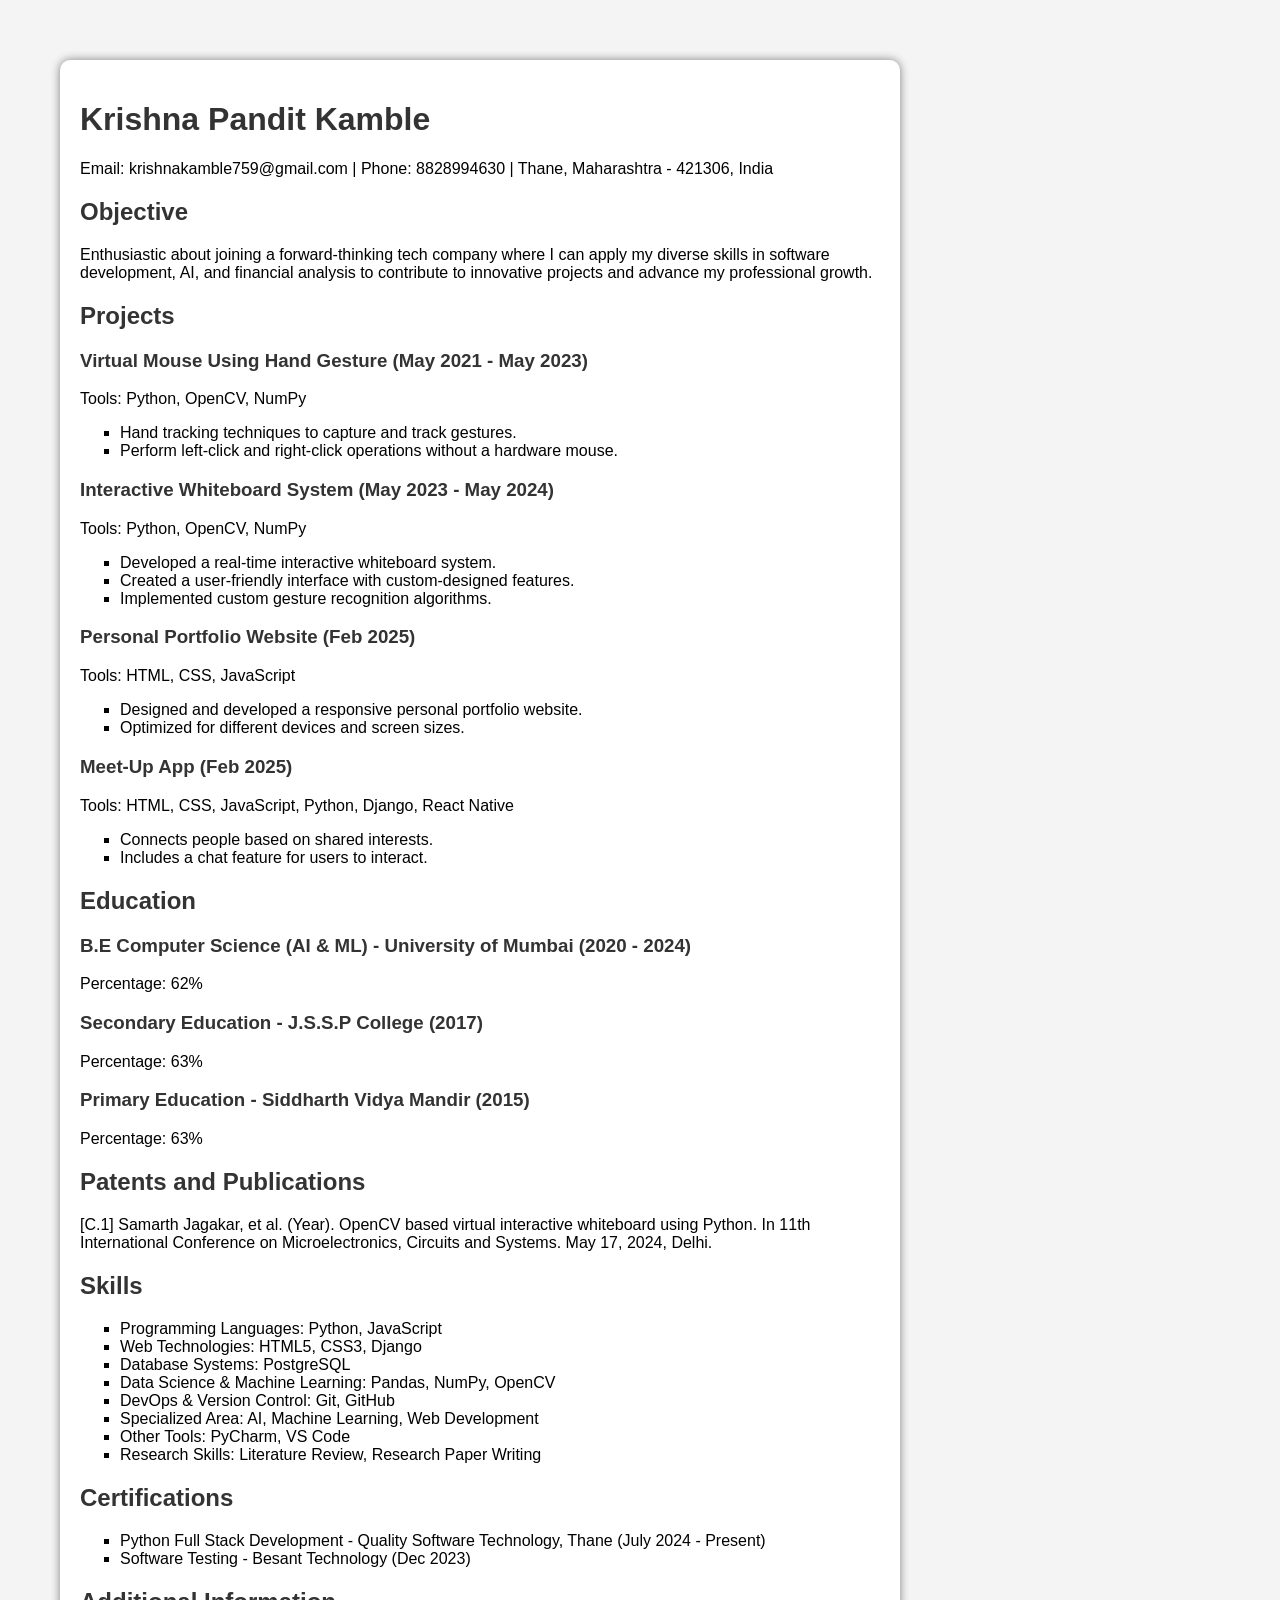
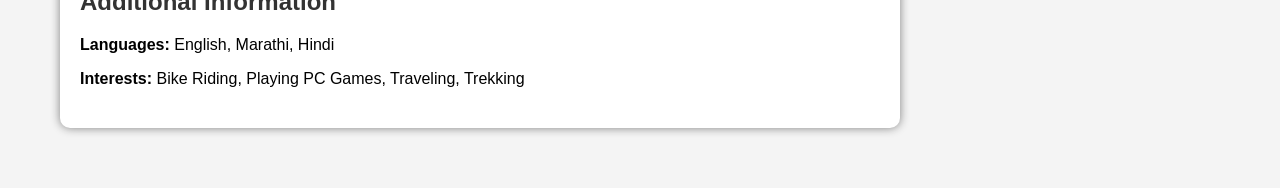
==== index.html @ 32815a0e "Add files via upload" ====
<!DOCTYPE html>
<html lang="en">
<head>
    <meta charset="UTF-8">
    <meta name="viewport" content="width=device-width, initial-scale=1.0">
    <title>Krishna Kamble - Resume</title>
    <style>
        body {
            font-family: Arial, sans-serif;
            margin: 40px;
            padding: 20px;
            background-color: #f4f4f4;
        }
        .container {
            max-width: 800px;
            background: white;
            padding: 20px;
            border-radius: 10px;
            box-shadow: 0px 0px 10px gray;
        }
        h1, h2, h3 {
            color: #333;
        }
        .section {
            margin-bottom: 20px;
        }
        ul {
            list-style-type: square;
        }
    </style>
</head>
<body>
    <div class="container">
        <h1>Krishna Pandit Kamble</h1>
        <p>Email: krishnakamble759@gmail.com | Phone: 8828994630 | Thane, Maharashtra - 421306, India</p>
        
        <div class="section">
            <h2>Objective</h2>
            <p>Enthusiastic about joining a forward-thinking tech company where I can apply my diverse skills in software development, AI, and financial analysis to contribute to innovative projects and advance my professional growth.</p>
        </div>
        
        <div class="section">
            <h2>Projects</h2>
            <h3>Virtual Mouse Using Hand Gesture (May 2021 - May 2023)</h3>
            <p>Tools: Python, OpenCV, NumPy</p>
            <ul>
                <li>Hand tracking techniques to capture and track gestures.</li>
                <li>Perform left-click and right-click operations without a hardware mouse.</li>
            </ul>
            
            <h3>Interactive Whiteboard System (May 2023 - May 2024)</h3>
            <p>Tools: Python, OpenCV, NumPy</p>
            <ul>
                <li>Developed a real-time interactive whiteboard system.</li>
                <li>Created a user-friendly interface with custom-designed features.</li>
                <li>Implemented custom gesture recognition algorithms.</li>
            </ul>
            
            <h3>Personal Portfolio Website (Feb 2025)</h3>
            <p>Tools: HTML, CSS, JavaScript</p>
            <ul>
                <li>Designed and developed a responsive personal portfolio website.</li>
                <li>Optimized for different devices and screen sizes.</li>
            </ul>
            
            <h3>Meet-Up App (Feb 2025)</h3>
            <p>Tools: HTML, CSS, JavaScript, Python, Django, React Native</p>
            <ul>
                <li>Connects people based on shared interests.</li>
                <li>Includes a chat feature for users to interact.</li>
            </ul>
        </div>
        
        <div class="section">
            <h2>Education</h2>
            <h3>B.E Computer Science (AI & ML) - University of Mumbai (2020 - 2024)</h3>
            <p>Percentage: 62%</p>
            
            <h3>Secondary Education - J.S.S.P College (2017)</h3>
            <p>Percentage: 63%</p>
            
            <h3>Primary Education - Siddharth Vidya Mandir (2015)</h3>
            <p>Percentage: 63%</p>
        </div>
        
        <div class="section">
            <h2>Patents and Publications</h2>
            <p>[C.1] Samarth Jagakar, et al. (Year). OpenCV based virtual interactive whiteboard using Python. In 11th International Conference on Microelectronics, Circuits and Systems. May 17, 2024, Delhi.</p>
        </div>
        
        <div class="section">
            <h2>Skills</h2>
            <ul>
                <li>Programming Languages: Python, JavaScript</li>
                <li>Web Technologies: HTML5, CSS3, Django</li>
                <li>Database Systems: PostgreSQL</li>
                <li>Data Science & Machine Learning: Pandas, NumPy, OpenCV</li>
                <li>DevOps & Version Control: Git, GitHub</li>
                <li>Specialized Area: AI, Machine Learning, Web Development</li>
                <li>Other Tools: PyCharm, VS Code</li>
                <li>Research Skills: Literature Review, Research Paper Writing</li>
            </ul>
        </div>
        
        <div class="section">
            <h2>Certifications</h2>
            <ul>
                <li>Python Full Stack Development - Quality Software Technology, Thane (July 2024 - Present)</li>
                <li>Software Testing - Besant Technology (Dec 2023)</li>
            </ul>
        </div>
        
        <div class="section">
            <h2>Additional Information</h2>
            <p><strong>Languages:</strong> English, Marathi, Hindi</p>
            <p><strong>Interests:</strong> Bike Riding, Playing PC Games, Traveling, Trekking</p>
        </div>
    </div>
</body>
</html>
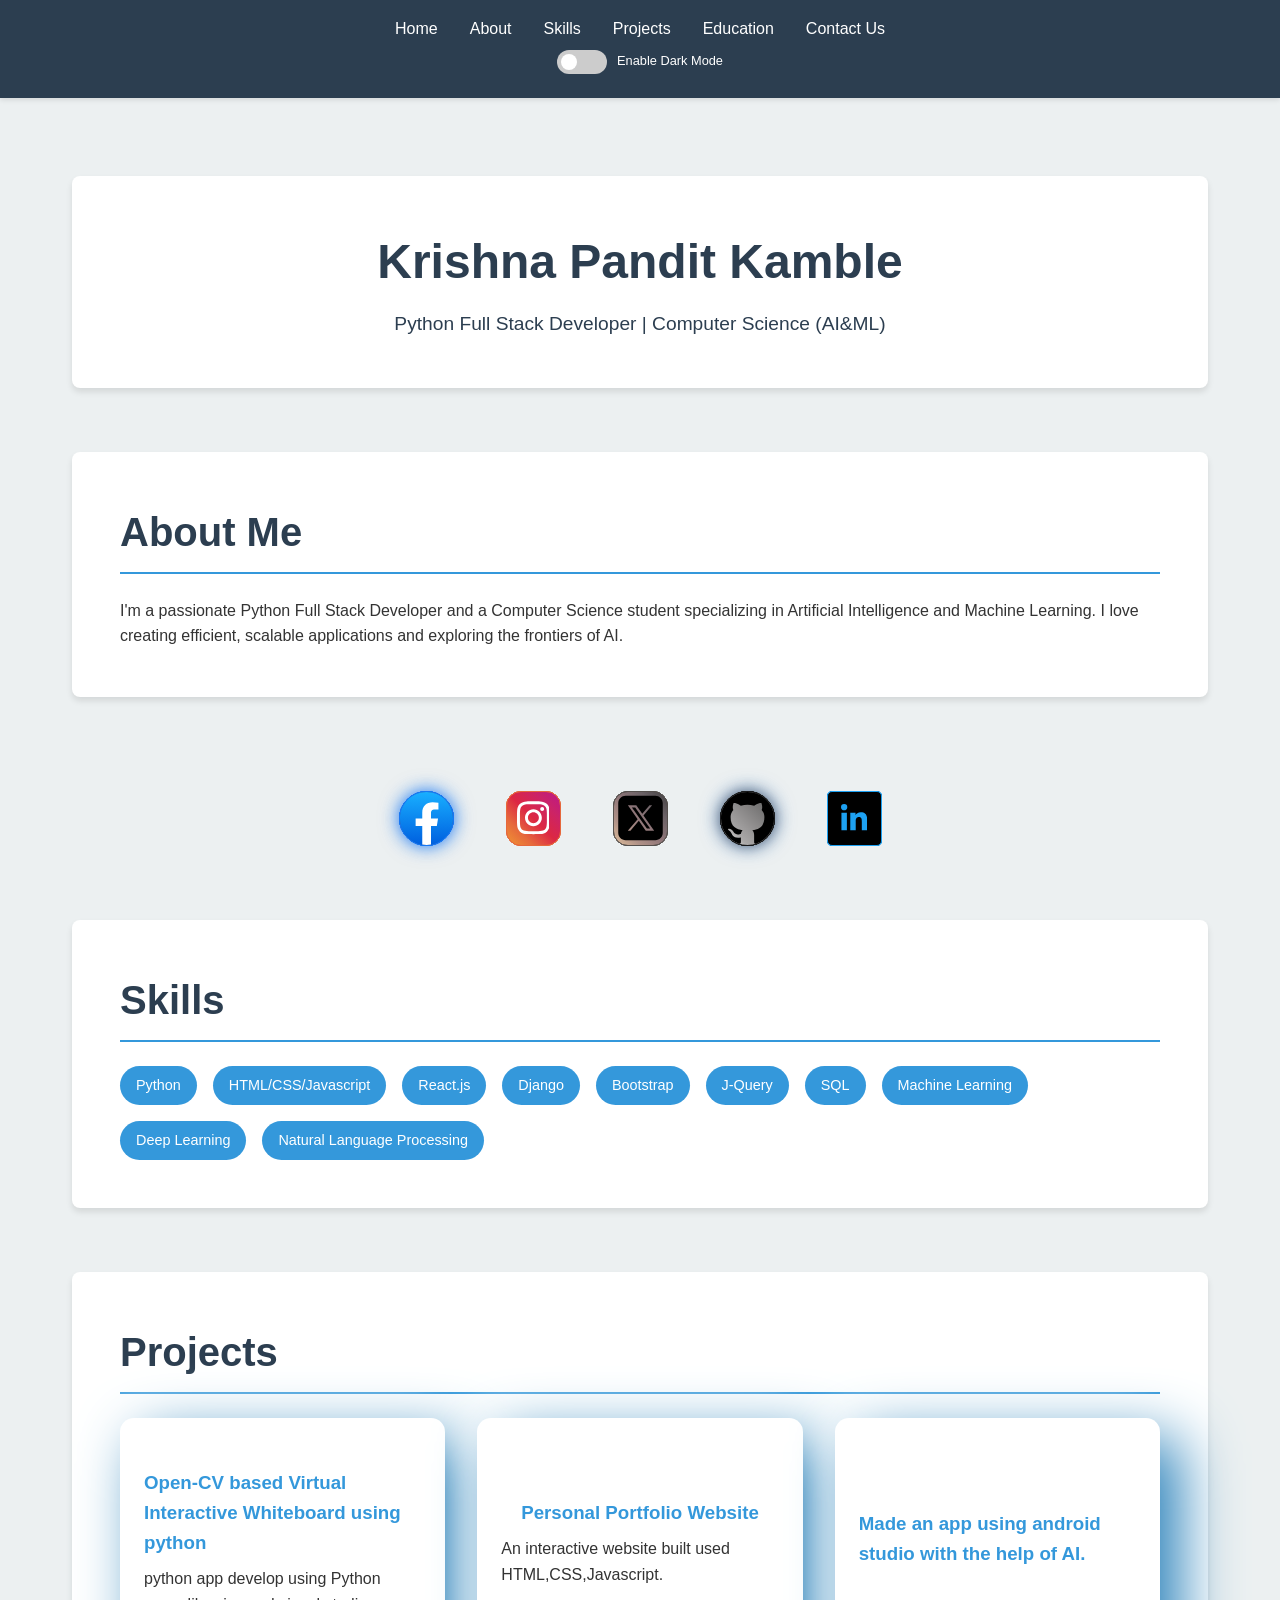
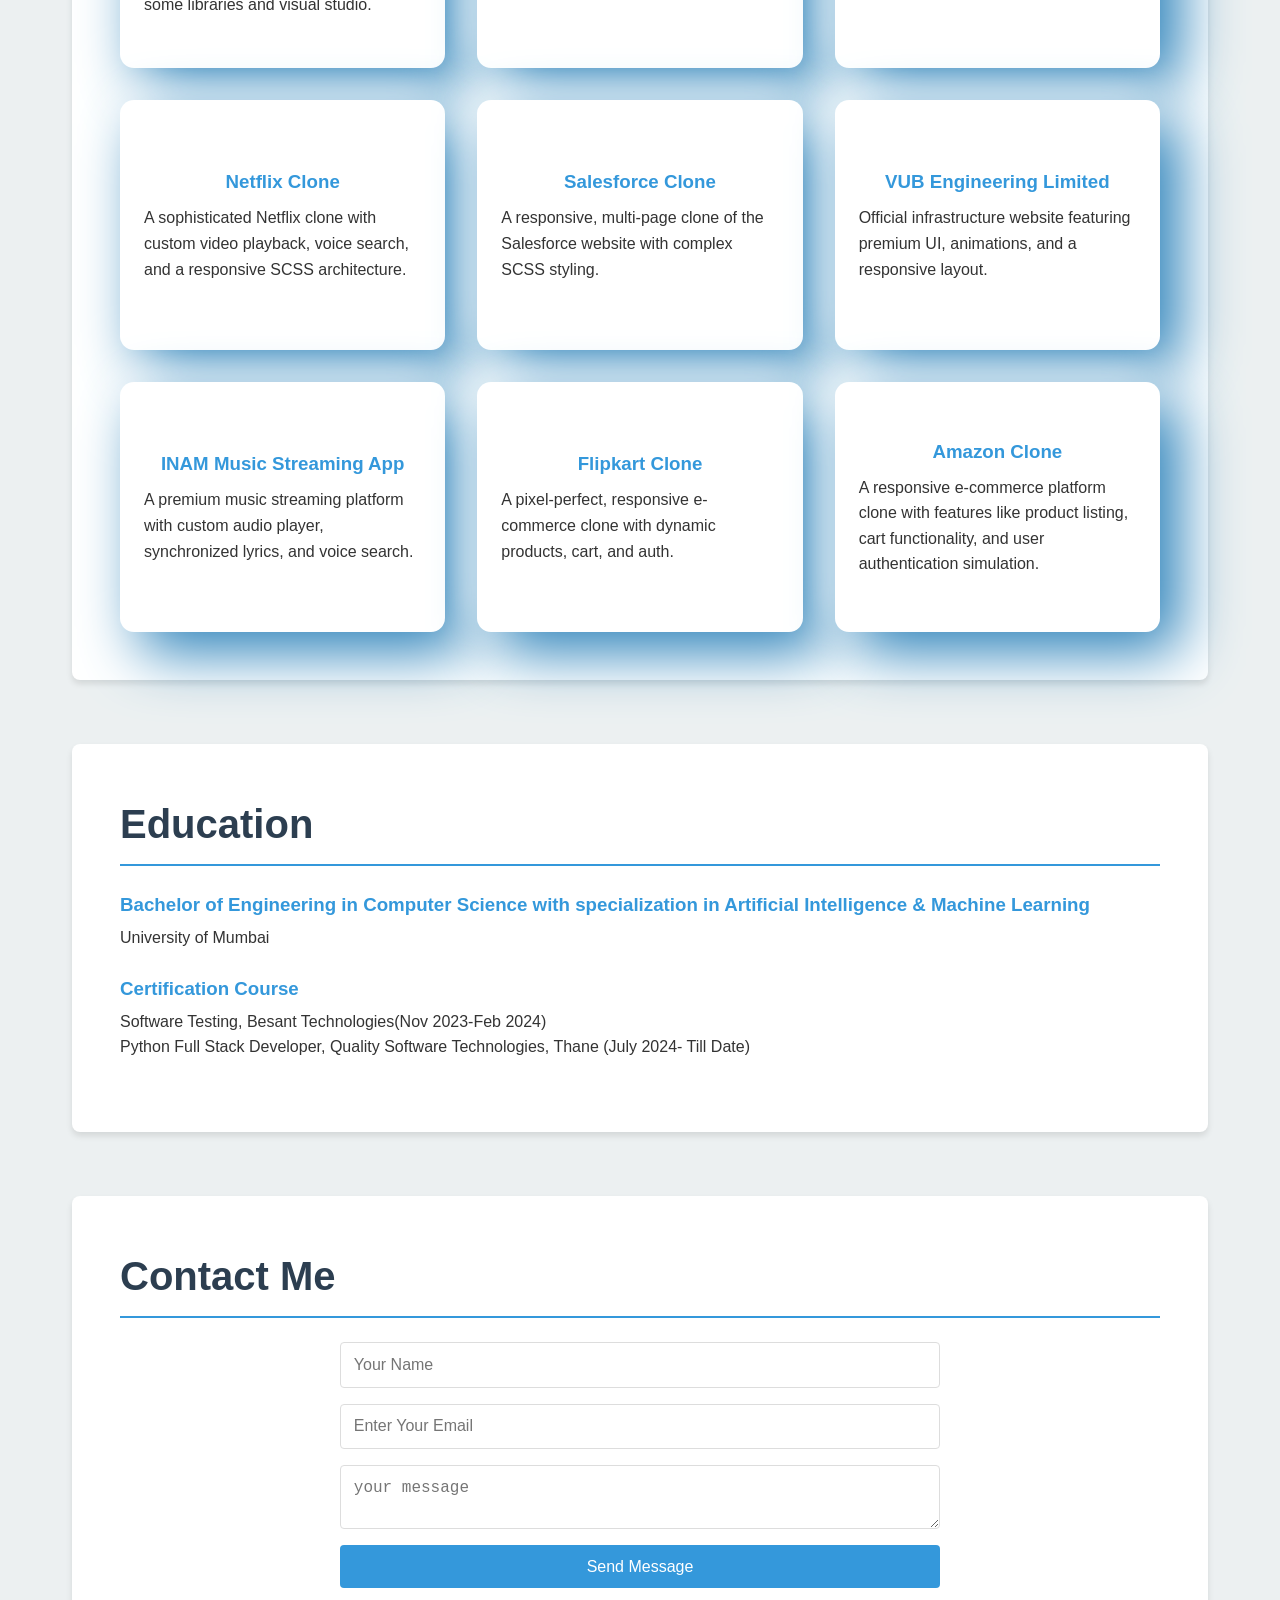
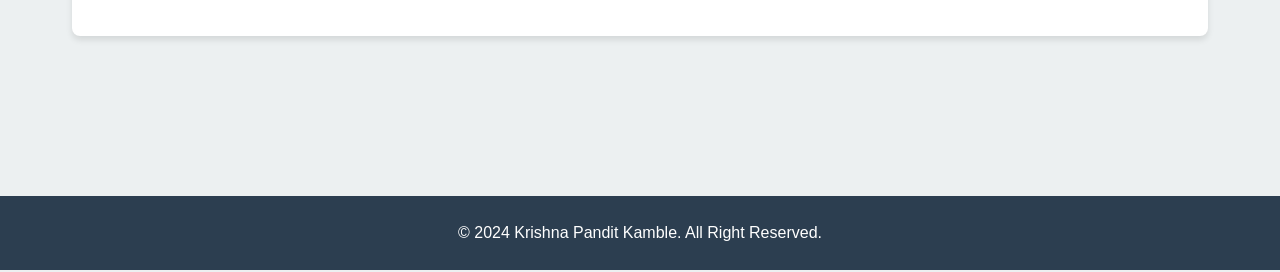
==== commit 23266ee4: "Updated portfolio with Amazon Clone project and responsiveness fixes" ====
--- a/index.html
+++ b/index.html
@@ -1,120 +1,335 @@
-<!DOCTYPE html>
-<html lang="en">
-<head>
-    <meta charset="UTF-8">
-    <meta name="viewport" content="width=device-width, initial-scale=1.0">
-    <title>Krishna Kamble - Resume</title>
-    <style>
-        body {
-            font-family: Arial, sans-serif;
-            margin: 40px;
-            padding: 20px;
-            background-color: #f4f4f4;
-        }
-        .container {
-            max-width: 800px;
-            background: white;
-            padding: 20px;
-            border-radius: 10px;
-            box-shadow: 0px 0px 10px gray;
-        }
-        h1, h2, h3 {
-            color: #333;
-        }
-        .section {
-            margin-bottom: 20px;
-        }
-        ul {
-            list-style-type: square;
-        }
-    </style>
-</head>
-<body>
-    <div class="container">
-        <h1>Krishna Pandit Kamble</h1>
-        <p>Email: krishnakamble759@gmail.com | Phone: 8828994630 | Thane, Maharashtra - 421306, India</p>
-        
-        <div class="section">
-            <h2>Objective</h2>
-            <p>Enthusiastic about joining a forward-thinking tech company where I can apply my diverse skills in software development, AI, and financial analysis to contribute to innovative projects and advance my professional growth.</p>
-        </div>
-        
-        <div class="section">
-            <h2>Projects</h2>
-            <h3>Virtual Mouse Using Hand Gesture (May 2021 - May 2023)</h3>
-            <p>Tools: Python, OpenCV, NumPy</p>
-            <ul>
-                <li>Hand tracking techniques to capture and track gestures.</li>
-                <li>Perform left-click and right-click operations without a hardware mouse.</li>
-            </ul>
-            
-            <h3>Interactive Whiteboard System (May 2023 - May 2024)</h3>
-            <p>Tools: Python, OpenCV, NumPy</p>
-            <ul>
-                <li>Developed a real-time interactive whiteboard system.</li>
-                <li>Created a user-friendly interface with custom-designed features.</li>
-                <li>Implemented custom gesture recognition algorithms.</li>
-            </ul>
-            
-            <h3>Personal Portfolio Website (Feb 2025)</h3>
-            <p>Tools: HTML, CSS, JavaScript</p>
-            <ul>
-                <li>Designed and developed a responsive personal portfolio website.</li>
-                <li>Optimized for different devices and screen sizes.</li>
-            </ul>
-            
-            <h3>Meet-Up App (Feb 2025)</h3>
-            <p>Tools: HTML, CSS, JavaScript, Python, Django, React Native</p>
-            <ul>
-                <li>Connects people based on shared interests.</li>
-                <li>Includes a chat feature for users to interact.</li>
-            </ul>
-        </div>
-        
-        <div class="section">
-            <h2>Education</h2>
-            <h3>B.E Computer Science (AI & ML) - University of Mumbai (2020 - 2024)</h3>
-            <p>Percentage: 62%</p>
-            
-            <h3>Secondary Education - J.S.S.P College (2017)</h3>
-            <p>Percentage: 63%</p>
-            
-            <h3>Primary Education - Siddharth Vidya Mandir (2015)</h3>
-            <p>Percentage: 63%</p>
-        </div>
-        
-        <div class="section">
-            <h2>Patents and Publications</h2>
-            <p>[C.1] Samarth Jagakar, et al. (Year). OpenCV based virtual interactive whiteboard using Python. In 11th International Conference on Microelectronics, Circuits and Systems. May 17, 2024, Delhi.</p>
-        </div>
-        
-        <div class="section">
-            <h2>Skills</h2>
-            <ul>
-                <li>Programming Languages: Python, JavaScript</li>
-                <li>Web Technologies: HTML5, CSS3, Django</li>
-                <li>Database Systems: PostgreSQL</li>
-                <li>Data Science & Machine Learning: Pandas, NumPy, OpenCV</li>
-                <li>DevOps & Version Control: Git, GitHub</li>
-                <li>Specialized Area: AI, Machine Learning, Web Development</li>
-                <li>Other Tools: PyCharm, VS Code</li>
-                <li>Research Skills: Literature Review, Research Paper Writing</li>
-            </ul>
-        </div>
-        
-        <div class="section">
-            <h2>Certifications</h2>
-            <ul>
-                <li>Python Full Stack Development - Quality Software Technology, Thane (July 2024 - Present)</li>
-                <li>Software Testing - Besant Technology (Dec 2023)</li>
-            </ul>
-        </div>
-        
-        <div class="section">
-            <h2>Additional Information</h2>
-            <p><strong>Languages:</strong> English, Marathi, Hindi</p>
-            <p><strong>Interests:</strong> Bike Riding, Playing PC Games, Traveling, Trekking</p>
-        </div>
-    </div>
-</body>
-</html>
+<!DOCTYPE html>
+<html lang="en">
+
+<head>
+    <meta charset="UTF-8">
+    <meta name="viewport" content="width=device-width, initial-scale=1.0">
+    <title>Krishna Pandit Kamble - Python Full Stack Developer & AIML student</title>
+    <link rel="stylesheet" href="script.css">
+    <link rel="stylesheet" href="https://fonts.googleapis.com/css2?family=Roboto:wght@400;500;700&display=swap">
+    <script src="style.js"></script>
+
+
+</head>
+
+<body>
+    <header>
+        <nav>
+            <ul>
+                <li><a href="#home">Home</a></li>
+                <li><a href="#about">About</a></li>
+                <li><a href="#skills">Skills</a></li>
+                <li><a href="#projects">Projects</a></li>
+                <li><a href="#education">Education</a></li>
+                <li><a href="#contact">Contact Us</a></li>
+
+            </ul>
+        </nav>
+        <div class="theme-switch-wrapper">
+            <label class="theme-switch" for="checkbox">
+                <input type="checkbox" id="checkbox" />
+                <div class="slider round"></div>
+            </label>
+            <em>Enable Dark Mode</em>
+        </div>
+    </header>
+    <main>
+        <section id="home">
+            <h1>Krishna Pandit Kamble</h1>
+            <p>Python Full Stack Developer | Computer Science (AI&ML)</p>
+        </section>
+        <section id="about">
+            <h2>About Me</h2>
+            <p>I'm a passionate Python Full Stack Developer and a Computer Science student specializing in Artificial
+                Intelligence and Machine Learning. I love creating efficient, scalable applications and exploring the
+                frontiers of AI.</p>
+        </section>
+        <!-- --------------------------------------------------------------------->
+        <!-- https://freecodez.com -->
+        <!--Don't forget to replace your social media account link with "#"-->
+        <ul class="Social-media" id="pop-up">
+
+            <li id="Facebook"><!--FACEBOOK-->
+                <div id="facebook-tooltip-container">
+                    <div id="facebook-tooltip">
+                        <div id="facebook-profile">
+                            <div id="facebook-user">
+                                <div id="facebook-img">Fb</div>
+                                <div id="facebook-details">
+                                    <div id="facebook-name">User</div>
+                                    <div id="facebook-username">@Krishna P. Kamble</div>
+                                </div>
+                            </div>
+                        </div>
+                    </div>
+                    <div class="text">
+                        <a id="facebook-icon" href="https://www.facebook.com/krishna.kamble.16718?mibextid=ZbWKwL"
+                            target="_blank">
+                            <div id="facebook-layer">
+                                <span></span>
+                                <span></span>
+                                <span></span>
+                                <span></span>
+                                <span id="facebookSVG">
+                                    <svg viewBox="0 0 40 40" xml:space="preserve" xmlns="http://www.w3.org/2000/svg">
+                                        <linearGradient gradientUnits="userSpaceOnUse"
+                                            gradientTransform="matrix(40 0 0 -39.7778 11115.001 16212.334)"
+                                            y2="407.5726" y1="406.6018" x2="-277.375" x1="-277.375" id="a">
+                                            <stop stop-color="#0062e0" offset="0"></stop>
+                                            <stop stop-color="#19afff" offset="1"></stop>
+                                        </linearGradient>
+                                        <path
+                                            d="M16.7 39.8C7.2 38.1 0 29.9 0 20 0 9 9 0 20 0s20 9 20 20c0 9.9-7.2 18.1-16.7 19.8l-1.1-.9h-4.4l-1.1.9z"
+                                            fill="url(#a)"></path>
+                                        <path
+                                            d="m27.8 25.6.9-5.6h-5.3v-3.9c0-1.6.6-2.8 3-2.8H29V8.2c-1.4-.2-3-.4-4.4-.4-4.6 0-7.8 2.8-7.8 7.8V20h-5v5.6h5v14.1c1.1.2 2.2.3 3.3.3 1.1 0 2.2-.1 3.3-.3V25.6h4.4z"
+                                            fill="#fff"></path>
+                                    </svg>
+                                </span>
+                            </div>
+                            <div class="text">Facebook</div>
+                        </a>
+                    </div>
+                </div>
+            </li>
+
+            <li id="Instagram"><!--INSTAGRAM-->
+                <div id="instagram-tooltip-container">
+                    <div id="instagram-tooltip">
+                        <div id="instagram-profile">
+                            <div id="instagram-user">
+                                <div id="instagram-img">Ui</div>
+                                <div id="instagram-details">
+                                    <div id="instagram-name">User</div>
+                                    <div id="instagram-username">@the_devil_8_9_9_1</div>
+                                </div>
+                            </div>
+                        </div>
+                    </div>
+                    <div class="text">
+                        <a id="instagram-icon"
+                            href="https://www.instagram.com/the_devil_8_9_9_1/profilecard/?igsh=Ymg3bG5xNDlia2g1"
+                            target="_blank">
+                            <div id="instagram-layer">
+                                <span></span>
+                                <span></span>
+                                <span></span>
+                                <span></span>
+                                <span id="instagramSVG">
+                                    <svg fill="white" id="svgIcon" viewBox="0 0 448 512" height="1.5em"
+                                        xmlns="http://www.w3.org/2000/svg">
+                                        <path
+                                            d="M224.1 141c-63.6 0-114.9 51.3-114.9 114.9s51.3 114.9 114.9 114.9S339 319.5 339 255.9 287.7 141 224.1 141zm0 189.6c-41.1 0-74.7-33.5-74.7-74.7s33.5-74.7 74.7-74.7 74.7 33.5 74.7 74.7-33.6 74.7-74.7 74.7zm146.4-194.3c0 14.9-12 26.8-26.8 26.8-14.9 0-26.8-12-26.8-26.8s12-26.8 26.8-26.8 26.8 12 26.8 26.8zm76.1 27.2c-1.7-35.9-9.9-67.7-36.2-93.9-26.2-26.2-58-34.4-93.9-36.2-37-2.1-147.9-2.1-184.9 0-35.8 1.7-67.6 9.9-93.9 36.1s-34.4 58-36.2 93.9c-2.1 37-2.1 147.9 0 184.9 1.7 35.9 9.9 67.7 36.2 93.9s58 34.4 93.9 36.2c37 2.1 147.9 2.1 184.9 0 35.9-1.7 67.7-9.9 93.9-36.2 26.2-26.2 34.4-58 36.2-93.9 2.1-37 2.1-147.8 0-184.8zM398.8 388c-7.8 19.6-22.9 34.7-42.6 42.6-29.5 11.7-99.5 9-132.1 9s-102.7 2.6-132.1-9c-19.6-7.8-34.7-22.9-42.6-42.6-11.7-29.5-9-99.5-9-132.1s-2.6-102.7 9-132.1c7.8-19.6 22.9-34.7 42.6-42.6 29.5-11.7 99.5-9 132.1-9s102.7-2.6 132.1 9c19.6 7.8 34.7 22.9 42.6 42.6 11.7 29.5 9 99.5 9 132.1s2.7 102.7-9 132.1z">
+                                        </path>
+                                    </svg>
+                                </span>
+                            </div>
+                            <div class="text">Instagram</div>
+                        </a>
+                    </div>
+                </div>
+            </li>
+
+            <li id="Twitter-X"><!-- TWITTER X -->
+                <div id="twitter-x-tooltip-container">
+                    <div id="twitter-x-tooltip">
+                        <div id="twitter-x-profile">
+                            <div id="twitter-x-user">
+                                <div id="twitter-x-img">ID</div>
+                                <div id="twitter-x-details">
+                                    <div id="twitter-x-name">User</div>
+                                    <div id="twitter-x-username">@Krishna13052116</div>
+                                </div>
+                            </div>
+                        </div>
+                    </div>
+                    <div class="x-text">
+                        <a id="twitter-x-icon" href="https://x.com/Krishna13052116?t=lbyj1EkXPHjKwj1PdTxAiQ&s=09"
+                            target="_blank">
+                            <div id="twitter-x-layer">
+                                <span></span>
+                                <span></span>
+                                <span></span>
+                                <span></span>
+                                <span id="twitter-xSVG">
+                                    <svg xmlns="http://www.w3.org/2000/svg" x="0px" y="0px" width="100" height="100"
+                                        viewBox="0 0 50 50">
+                                        <path
+                                            d="M 11 4 C 7.134 4 4 7.134 4 11 L 4 39 C 4 42.866 7.134 46 11 46 L 39 46 C 42.866 46 46 42.866 46 39 L 46 11 C 46 7.134 42.866 4 39 4 L 11 4 z M 13.085938 13 L 21.023438 13 L 26.660156 21.009766 L 33.5 13 L 36 13 L 27.789062 22.613281 L 37.914062 37 L 29.978516 37 L 23.4375 27.707031 L 15.5 37 L 13 37 L 22.308594 26.103516 L 13.085938 13 z M 16.914062 15 L 31.021484 35 L 34.085938 35 L 19.978516 15 L 16.914062 15 z">
+                                        </path>
+                                    </svg>
+                                </span>
+                            </div>
+                            <div class="text">Twitter X</div>
+                        </a>
+                    </div>
+                </div>
+            </li>
+
+            <li id="GitHub"><!-- GITHUB -->
+                <div id="github-tooltip-container">
+                    <div id="github-tooltip">
+                        <div id="github-profile">
+                            <div id="github-user">
+                                <div id="github-img">GH</div>
+                                <div id="github-details">
+                                    <div id="github-name">User</div>
+                                    <div id="github-username">@username</div>
+                                </div>
+                            </div>
+
+                        </div>
+                    </div>
+                    <div class="text">
+                        <a id="github-icon" href="#" target="_blank">
+                            <div id="github-layer">
+                                <span></span>
+                                <span></span>
+                                <span></span>
+                                <span></span>
+                                <span id="githubSVG">
+                                    <svg xmlns="http://www.w3.org/2000/svg" width="auto" height="auto"
+                                        viewBox="0 0 24 24">
+                                        <path
+                                            d="M12 0c-6.626 0-12 5.373-12 12 0 5.302 3.438 9.8 8.207 11.387.599.111.793-.261.793-.577v-2.234c-3.338.726-4.033-1.416-4.033-1.416-.546-1.387-1.333-1.756-1.333-1.756-1.089-.745.083-.729.083-.729 1.205.084 1.839 1.237 1.839 1.237 1.07 1.834 2.807 1.304 3.492.997.107-.775.418-1.305.762-1.604-2.665-.305-5.467-1.334-5.467-5.931 0-1.311.469-2.381 1.236-3.221-.124-.303-.535-1.524.117-3.176 0 0 1.008-.322 3.301 1.23.957-.266 1.983-.399 3.003-.404 1.02.005 2.047.138 3.006.404 2.291-1.552 3.297-1.23 3.297-1.23.653 1.653.242 2.874.118 3.176.77.84 1.235 1.911 1.235 3.221 0 4.609-2.807 5.624-5.479 5.921.43.372.823 1.102.823 2.222v3.293c0 .319.192.694.801.576 4.765-1.589 8.199-6.086 8.199-11.386 0-6.627-5.373-12-12-12z" />
+                                    </svg>
+                                </span>
+                            </div>
+                            <div class="text">GitHub</div>
+                        </a>
+                    </div>
+                </div>
+            </li>
+
+            <li id="linkedIN"><!--LINKEDIN-->
+                <div id="linkedin-tooltip-container">
+                    <div id="linkedin-tooltip">
+                        <div id="linkedin-profile">
+                            <div id="linkedin-user">
+                                <div id="linkedin-img">Ui</div>
+                                <div id="linkedin-details">
+                                    <div id="linkedin-name">User</div>
+                                    <div id="linkedin-username">@username</div>
+                                </div>
+                            </div>
+                        </div>
+                    </div>
+                    <div class="text">
+                        <a id="linkedin-icon" href="#" target="_blank">
+                            <div id="linkedin-layer">
+                                <span></span>
+                                <span></span>
+                                <span></span>
+                                <span></span>
+                                <span id="linkedinSVG">
+                                    <svg viewBox="0 0 448 512" height="1em">
+                                        <path
+                                            d="M100.28 448H7.4V148.9h92.88zM53.79 108.1C24.09 108.1 0 83.5 0 53.8a53.79 53.79 0 0 1 107.58 0c0 29.7-24.1 54.3-53.79 54.3zM447.9 448h-92.68V302.4c0-34.7-.7-79.2-48.29-79.2-48.29 0-55.69 37.7-55.69 76.7V448h-92.78V148.9h89.08v40.8h1.3c12.4-23.5 42.69-48.3 87.88-48.3 94 0 111.28 61.9 111.28 142.3V448z">
+                                        </path>
+                                    </svg>
+                                </span>
+                            </div>
+                            <div class="text">LinkedIn</div>
+                        </a>
+                    </div>
+                </div>
+            </li>
+        </ul>
+        <section id="skills">
+            <h2>Skills</h2>
+            <ul>
+                <li>Python</li>
+                <li>HTML/CSS/Javascript</li>
+                <li>React.js</li>
+                <li>Django</li>
+                <li>Bootstrap</li>
+                <li>J-Query</li>
+                <li>SQL</li>
+                <li>Machine Learning</li>
+                <li>Deep Learning</li>
+                <li>Natural Language Processing</li>
+            </ul>
+        </section>
+        <section id="projects">
+            <h2>Projects</h2>
+            <div class="project-grid">
+                <div class="project-card" data-project="project1">
+                    <h3>Open-CV based Virtual Interactive Whiteboard using python</h3>
+                    <p>python app develop using Python some libraries and visual studio.</p>
+                </div>
+                <div class="project-card" data-project="project2">
+                    <h3>Personal Portfolio Website</h3>
+                    <p>An interactive website built used HTML,CSS,Javascript.</p>
+                </div>
+                <div class="project-card" data-project="project3">
+                    <h3>Made an app using android studio with the help of AI.</h3>
+                </div>
+                <div class="project-card" data-project="project4">
+                    <h3>Netflix Clone</h3>
+                    <p>A sophisticated Netflix clone with custom video playback, voice search, and a responsive SCSS
+                        architecture.</p>
+                </div>
+                <div class="project-card" data-project="project5">
+                    <h3>Salesforce Clone</h3>
+                    <p>A responsive, multi-page clone of the Salesforce website with complex SCSS styling.</p>
+                </div>
+                <div class="project-card" data-project="project6">
+                    <h3>VUB Engineering Limited</h3>
+                    <p>Official infrastructure website featuring premium UI, animations, and a responsive layout.</p>
+                </div>
+                <div class="project-card" data-project="project7">
+                    <h3>INAM Music Streaming App</h3>
+                    <p>A premium music streaming platform with custom audio player, synchronized lyrics, and voice
+                        search.</p>
+                </div>
+                <div class="project-card" data-project="project8">
+                    <h3>Flipkart Clone</h3>
+                    <p>A pixel-perfect, responsive e-commerce clone with dynamic products, cart, and auth.</p>
+                </div>
+                <div class="project-card" data-project="project9">
+                    <h3>Amazon Clone</h3>
+                    <p>A responsive e-commerce platform clone with features like product listing, cart functionality,
+                        and user authentication simulation.</p>
+                </div>
+            </div>
+        </section>
+        <section id="education">
+            <h2>Education</h2>
+            <ul>
+                <li>
+                    <h3>Bachelor of Engineering in Computer Science with specialization in Artificial Intelligence &
+                        Machine Learning</h3>
+                    <p>University of Mumbai</p>
+                </li>
+                <li>
+                    <h3>Certification Course</h3>
+                    <p> Software Testing, Besant Technologies(Nov 2023-Feb 2024)</p>
+                    <p>Python Full Stack Developer, Quality Software Technologies, Thane (July 2024- Till Date)</p>
+                </li>
+            </ul>
+
+        </section>
+        <section id="contact">
+            <h2>Contact Me</h2>
+            <form id="contact-form">
+                <input type="text" name="name" placeholder="Your Name" required>
+                <input type="text" name="email" placeholder="Enter Your Email" required>
+                <textarea name="message" placeholder="your message" required></textarea>
+                <button type="submit">Send Message</button>
+            </form>
+        </section>
+    </main>
+    <footer>
+        <p>&copy; 2024 Krishna Pandit Kamble. All Right Reserved.</p>
+    </footer>
+    <div id="project-modal" class="modal">
+        <div class="modal-content">
+            <span class="close">&times;</span>
+            <h2 id="modal-title"></h2>
+            <p id="modal-description"></p>
+            <ul id="modal-technologies"></ul>
+        </div>
+    </div>
+</body>
+
+</html>
--- a/script.css
+++ b/script.css
@@ -0,0 +1,1347 @@
+:root {
+  --primary-color: #3498db;
+  --secondary-color: #2c3e50;
+  --accent-color: #e74c3c;
+  --text-color: #333;
+  --background-color: #ecf0f1;
+  --card-background: #ffffff;
+}
+
+body.dark-theme {
+  --primary-color: #3498db;
+  --secondary-color: #1a1a1a;
+  --accent-color: #e74c3c;
+  --text-color: #f4f4f4;
+  --background-color: #121212;
+  --card-background: #1e1e1e;
+}
+
+* {
+  margin: 0;
+  padding: 0;
+  box-sizing: border-box;
+}
+
+body {
+  font-family: 'Roboto', Arial, sans-serif;
+  line-height: 1.6;
+  color: var(--text-color);
+  background-color: var(--background-color);
+}
+
+header {
+  background-color: var(--secondary-color);
+  color: white;
+  padding: 1rem 0;
+  position: fixed;
+  width: 100%;
+  top: 0;
+  z-index: 9999;
+  box-shadow: 0 2px 5px rgba(0, 0, 0, 0.1);
+}
+
+nav ul {
+  display: flex;
+  justify-content: center;
+  list-style-type: none;
+}
+
+nav ul li {
+  margin: 0 1rem;
+}
+
+nav ul li a {
+  color: white;
+  text-decoration: none;
+  font-weight: 500;
+  transition: color 0.3s ease;
+}
+
+nav ul li a:hover {
+  color: var(--accent-color);
+}
+
+main {
+  max-width: 1200px;
+  margin: 80px auto 0;
+  padding: 2rem;
+}
+
+section {
+  margin: 4rem 0;
+  padding: 3rem;
+  background-color: var(--card-background);
+  border-radius: 8px;
+  box-shadow: 0 4px 6px rgba(0, 0, 0, 0.1);
+  transition: transform 0.3s ease;
+}
+
+section:hover {
+  transform: translateY(-5px);
+}
+
+h1,
+h2,
+h3 {
+  margin-bottom: 1rem;
+  color: var(--secondary-color);
+}
+
+h1 {
+  font-size: 3rem;
+  text-align: center;
+  margin-bottom: 0.5rem;
+}
+
+h2 {
+  font-size: 2.5rem;
+  border-bottom: 2px solid var(--primary-color);
+  padding-bottom: 0.5rem;
+  margin-bottom: 1.5rem;
+}
+
+#home p {
+  text-align: center;
+  font-size: 1.2rem;
+  color: var(--secondary-color);
+}
+
+.project-grid {
+  display: grid;
+  grid-template-columns: repeat(auto-fit, minmax(300px, 1fr));
+  gap: 2rem;
+}
+
+.project-card {
+  background-color: var(--card-background);
+  padding: 1.5rem;
+  border-radius: 8px;
+  box-shadow: 0 4px 6px rgba(0, 0, 0, 0.1);
+  cursor: pointer;
+  transition: transform 0.3s ease, box-shadow 0.3s ease;
+}
+
+.project-card:hover {
+  transform: translateY(-5px);
+  box-shadow: 0 6px 12px rgba(0, 0, 0, 0.15);
+}
+
+.project-card h3 {
+  color: var(--primary-color);
+  margin-bottom: 0.5rem;
+}
+
+form {
+  display: flex;
+  flex-direction: column;
+  max-width: 600px;
+  margin: 0 auto;
+}
+
+input,
+textarea {
+  margin-bottom: 1rem;
+  padding: 0.8rem;
+  border: 1px solid #ddd;
+  border-radius: 4px;
+  font-size: 1rem;
+}
+
+button {
+  background-color: var(--primary-color);
+  color: white;
+  padding: 0.8rem 1.5rem;
+  border: none;
+  border-radius: 4px;
+  cursor: pointer;
+  font-size: 1rem;
+  transition: background-color 0.3s ease;
+}
+
+button:hover {
+  background-color: #2980b9;
+}
+
+footer {
+  text-align: center;
+  padding: 1.5rem;
+  background-color: var(--secondary-color);
+  color: white;
+  margin-top: 4rem;
+}
+
+/* Theme Switch */
+.theme-switch-wrapper {
+  display: flex;
+  align-items: center;
+  justify-content: center;
+  padding: 0.5rem 0;
+}
+
+.theme-switch {
+  display: inline-block;
+  height: 24px;
+  position: relative;
+  width: 50px;
+  margin-right: 10px;
+}
+
+.theme-switch input {
+  display: none;
+}
+
+.slider {
+  background-color: #ccc;
+  bottom: 0;
+  cursor: pointer;
+  left: 0;
+  position: absolute;
+  right: 0;
+  top: 0;
+  transition: .4s;
+}
+
+.slider:before {
+  background-color: #fff;
+  bottom: 4px;
+  content: "";
+  height: 16px;
+  left: 4px;
+  position: absolute;
+  transition: .4s;
+  width: 16px;
+}
+
+input:checked+.slider {
+  background-color: var(--primary-color);
+}
+
+input:checked+.slider:before {
+  transform: translateX(26px);
+}
+
+.slider.round {
+  border-radius: 34px;
+}
+
+.slider.round:before {
+  border-radius: 50%;
+}
+
+.theme-switch-wrapper em {
+  font-size: 0.8rem;
+  font-style: normal;
+}
+
+
+.modal {
+  display: none;
+  position: fixed;
+  z-index: 1001;
+  left: 0;
+  top: 0;
+  width: 100%;
+  height: 100%;
+  overflow: auto;
+  background-color: rgba(0, 0, 0, 0.6);
+  backdrop-filter: blur(5px);
+}
+
+.modal-content {
+  background-color: var(--card-background);
+  margin: 10% auto;
+  padding: 2rem;
+  border: 1px solid #888;
+  width: 80%;
+  max-width: 700px;
+  border-radius: 8px;
+  box-shadow: 0 4px 6px rgba(0, 0, 0, 0.1);
+}
+
+.close {
+  color: #aaa;
+  float: right;
+  font-size: 28px;
+  font-weight: bold;
+  cursor: pointer;
+  transition: color 0.3s ease;
+}
+
+.close:hover,
+.close:focus {
+  color: var(--accent-color);
+}
+
+#skills ul {
+  display: flex;
+  flex-wrap: wrap;
+  gap: 1rem;
+  list-style-type: none;
+}
+
+#skills li {
+  background-color: var(--primary-color);
+  color: white;
+  padding: 0.5rem 1rem;
+  border-radius: 20px;
+  font-size: 0.9rem;
+}
+
+#education ul {
+  list-style-type: none;
+}
+
+#education li {
+  margin-bottom: 1.5rem;
+}
+
+#education h3 {
+  color: var(--primary-color);
+  margin-bottom: 0.3rem;
+}
+
+@media (max-width: 768px) {
+  nav ul {
+    flex-direction: column;
+    align-items: center;
+    padding: 0;
+  }
+
+  nav ul li {
+    margin: 0.5rem 0;
+  }
+
+  h1 {
+    font-size: 2rem;
+  }
+
+  h2 {
+    font-size: 1.8rem;
+  }
+
+  main {
+    padding: 1rem;
+    margin-top: 60px;
+  }
+
+  section {
+    padding: 1.5rem;
+    margin: 2rem 0;
+  }
+
+  .project-grid {
+    grid-template-columns: repeat(auto-fit, minmax(250px, 1fr));
+    gap: 1.5rem;
+  }
+
+  .project-card {
+    width: 100%;
+    margin: 0 auto;
+  }
+
+  .Social-media#pop-up {
+    margin: 2rem 0;
+    flex-wrap: wrap;
+    gap: 1rem;
+    padding: 0;
+  }
+
+  .Social-media#pop-up li#Facebook,
+  .Social-media#pop-up li#Instagram,
+  .Social-media#pop-up li#Twitter-X,
+  .Social-media#pop-up li#GitHub,
+  .Social-media#pop-up li#linkedIN {
+    padding-top: 20px;
+    margin: 10px;
+  }
+}
+
+@keyframes fadeIn {
+  from {
+    opacity: 0;
+  }
+
+  to {
+    opacity: 1;
+  }
+}
+
+section {
+  animation: fadeIn 1s ease-out;
+}
+
+/* ------------------------------------------------------------------------ */
+
+/* From Uiverse.io by dylanharriscameron */
+.project-card {
+  position: relative;
+  width: 100%;
+  max-width: 350px;
+  min-height: 250px;
+  border-radius: 14px;
+  z-index: 1;
+  overflow: hidden;
+  display: flex;
+  flex-direction: column;
+  align-items: center;
+  justify-content: center;
+  box-shadow: 20px 20px 60px #2980b9, -10px -10px 40px #ffffff;
+  ;
+}
+
+.bg {
+  position: absolute;
+  top: 5px;
+  left: 5px;
+  width: 190px;
+  height: 240px;
+  z-index: 2;
+  background: rgba(255, 255, 255, .95);
+  backdrop-filter: blur(24px);
+  border-radius: 10px;
+  overflow: hidden;
+  outline: 2px solid white;
+}
+
+.blob {
+  position: absolute;
+  z-index: 1;
+  top: 50%;
+  left: 50%;
+  width: 150px;
+  height: 150px;
+  border-radius: 50%;
+  background-color: #ff0000;
+  opacity: 1;
+  filter: blur(12px);
+  animation: blob-bounce 5s infinite ease;
+}
+
+@keyframes blob-bounce {
+  0% {
+    transform: translate(-100%, -100%) translate3d(0, 0, 0);
+  }
+
+  25% {
+    transform: translate(-100%, -100%) translate3d(100%, 0, 0);
+  }
+
+  50% {
+    transform: translate(-100%, -100%) translate3d(100%, 100%, 0);
+  }
+
+  75% {
+    transform: translate(-100%, -100%) translate3d(0, 100%, 0);
+  }
+
+  100% {
+    transform: translate(-100%, -100%) translate3d(0, 0, 0);
+  }
+}
+
+
+
+/* From Uiverse.io by lenfear23 */
+.Documents-btn {
+  text-decoration: none;
+  display: flex;
+  align-items: center;
+  justify-content: center;
+  outline: none;
+  cursor: pointer;
+  width: 150px;
+  height: 50px;
+  background-image: linear-gradient(to top, #D8D9DB 0%, #fff 80%, #FDFDFD 100%);
+  border-radius: 30px;
+  border: 1px solid #8F9092;
+  transition: all 0.2s ease;
+  font-family: "Source Sans Pro", sans-serif;
+  font-size: 14px;
+  font-weight: 600;
+  color: #606060;
+  text-shadow: 0 1px #fff;
+}
+
+.Documents-btn:hover {
+  box-shadow: 0 4px 3px 1px #FCFCFC, 0 6px 8px #D6D7D9, 0 -4px 4px #CECFD1, 0 -6px 4px #FEFEFE, inset 0 0 3px 3px #CECFD1;
+}
+
+.Documents-btn:active {
+  box-shadow: 0 4px 3px 1px #FCFCFC, 0 6px 8px #D6D7D9, 0 -4px 4px #CECFD1, 0 -6px 4px #FEFEFE, inset 0 0 5px 3px #999, inset 0 0 30px #aaa;
+}
+
+.Documents-btn:focus {
+  box-shadow: 0 4px 3px 1px #FCFCFC, 0 6px 8px #D6D7D9, 0 -4px 4px #CECFD1, 0 -6px 4px #FEFEFE, inset 0 0 5px 3px #999, inset 0 0 30px #aaa;
+}
+
+
+/* --------------------------------------------------------------------- */
+
+
+/* https://freecodez.com */
+*.Social-media#pop-up {
+  display: flex;
+  /* Make the unordered list a flex container */
+  text-align: center;
+}
+
+.Social-media#pop-up {
+  padding: 0;
+  display: flex;
+  justify-content: center;
+  flex-wrap: wrap;
+  gap: 2rem;
+  list-style: none;
+  margin: 2rem auto;
+  max-width: 100%;
+}
+
+.Social-media#pop-up li {
+  margin: 10px;
+  padding-top: 20px;
+}
+
+
+
+/*FACEBOOK*/
+
+#facebook-tooltip-container {
+  position: relative;
+  cursor: pointer;
+  transition: all 0.2s;
+  font-size: 17px;
+  border-radius: 10px;
+}
+
+#facebook-tooltip {
+  position: absolute;
+  top: 0;
+  left: 50%;
+  transform: translateX(-50%);
+  padding: 10px;
+  opacity: 0;
+  pointer-events: none;
+  transition: all 0.3s;
+  border-radius: 15px;
+  box-shadow: inset 5px 5px 5px rgba(0, 0, 0, 0.2),
+    inset -5px -5px 15px rgba(255, 255, 255, 0.1),
+    5px 5px 15px rgba(0, 0, 0, 0.3), -5px -5px 15px rgba(255, 255, 255, 0.1);
+}
+
+#facebook-profile {
+  background: #3b5998;
+  border-radius: 10px 15px;
+  padding: 10px;
+  border: 1px solid #29487d;
+}
+
+#facebook-tooltip-container:hover #facebook-tooltip {
+  top: -150px;
+  opacity: 1;
+  visibility: visible;
+  pointer-events: auto;
+}
+
+#facebook-icon {
+  text-decoration: none;
+  color: #fff;
+  display: block;
+  position: relative;
+}
+
+#facebook-icon #facebook-layer {
+  width: 55px;
+  height: 55px;
+  border: 3px solid #1877f2;
+  border-radius: 50%;
+  transition: transform 0.3s, border 0.3s ease, box-shadow 0.3s ease;
+  box-shadow: 0 0 15px rgba(24, 119, 242, 0.7), 0 0 20px rgba(24, 119, 242, 0.5);
+}
+
+#facebook-icon:hover #facebook-layer {
+  transform: rotate(-35deg) skew(20deg);
+  box-shadow: 0 0 30px rgba(24, 119, 242, 1), 0 0 40px rgba(24, 119, 242, 0.7);
+}
+
+#facebook-layer span {
+  position: absolute;
+  top: 0;
+  left: 0;
+  height: 100%;
+  width: 100%;
+  border: 1px solid #fff;
+  border-radius: 50%;
+  transition: all 0.3s;
+}
+
+#facebook-layer span,
+.text {
+  color: #1877f2;
+  border-color: #1877f2;
+}
+
+#facebook-icon:hover #facebook-layer span {
+  box-shadow: -1px 1px 3px #1877f2;
+}
+
+#facebook-icon .text {
+  position: absolute;
+  left: 50%;
+  bottom: -5px;
+  opacity: 0;
+  font-weight: 500;
+  transform: translateX(-50%);
+  transition: bottom 0.3s ease, opacity 0.3s ease;
+}
+
+#facebook-icon:hover .text {
+  bottom: -35px;
+  opacity: 1;
+}
+
+#facebook-icon:hover #facebook-layer span:nth-child(1) {
+  opacity: 0.2;
+}
+
+#facebook-icon:hover #facebook-layer span:nth-child(2) {
+  opacity: 0.4;
+  transform: translate(5px, -5px);
+}
+
+#facebook-icon:hover #facebook-layer span:nth-child(3) {
+  opacity: 0.6;
+  transform: translate(10px, -10px);
+}
+
+#facebook-icon:hover #facebook-layer span:nth-child(4) {
+  opacity: 0.8;
+  transform: translate(15px, -15px);
+}
+
+#facebook-icon:hover #facebook-layer span:nth-child(5) {
+  opacity: 1;
+  transform: translate(20px, -20px);
+}
+
+#facebookSVG {
+  font-size: 25px;
+  display: flex;
+  align-items: center;
+  justify-content: center;
+  background: #1877f2;
+  border-radius: 50%;
+  background: linear-gradient(45deg,
+      #1877f2 0%,
+      #3b5998 25%,
+      #1877f2 50%,
+      #3b5998 75%,
+      #1877f2 100%);
+}
+
+#facebook-user {
+  display: flex;
+  gap: 10px;
+}
+
+#facebook-img {
+  width: 50px;
+  height: 50px;
+  font-size: 25px;
+  font-weight: 700;
+  border: 1px solid #1877f2;
+  border-radius: 10px;
+  display: flex;
+  align-items: center;
+  justify-content: center;
+  background: #fff;
+}
+
+#facebook-name {
+  font-size: 17px;
+  font-weight: 700;
+  color: #000000;
+}
+
+#facebook-details {
+  display: flex;
+  flex-direction: column;
+  gap: 0;
+  color: #fff;
+}
+
+
+
+/* INSTAGRAM */
+
+#instagram-tooltip-container {
+  position: relative;
+  cursor: pointer;
+  transition: all 0.2s;
+  font-size: 17px;
+  border-radius: 10px;
+}
+
+#instagram-tooltip {
+  position: absolute;
+  top: 0;
+  left: 50%;
+  transform: translateX(-50%);
+  padding: 10px;
+  opacity: 0;
+  pointer-events: none;
+  transition: all 0.3s;
+  border-radius: 15px;
+  box-shadow: inset 5px 5px 5px rgba(0, 0, 0, 0.2),
+    inset -5px -5px 15px rgba(255, 255, 255, 0.1),
+    5px 5px 15px rgba(0, 0, 0, 0.3), -5px -5px 15px rgba(255, 255, 255, 0.1);
+}
+
+#instagram-profile {
+  background: #dc1741;
+  border-radius: 10px 15px;
+  padding: 10px;
+  border: 1px solid #110f0f;
+}
+
+#instagram-tooltip-container:hover #instagram-tooltip {
+  top: -150px;
+  opacity: 1;
+  visibility: visible;
+  pointer-events: auto;
+}
+
+#instagram-icon {
+  text-decoration: none;
+  color: #fff;
+  display: block;
+  position: relative;
+}
+
+#instagram-layer {
+  width: 55px;
+  height: 55px;
+  transition: transform 0.3s;
+}
+
+#instagram-icon:hover #instagram-layer {
+  transform: rotate(-35deg) skew(20deg);
+}
+
+#instagram-layer span {
+  position: absolute;
+  top: 0;
+  left: 0;
+  height: 100%;
+  width: 100%;
+  border: 1px solid #fff;
+  border-radius: 15px;
+  transition: all 0.3s;
+}
+
+#instagram-layer span,
+.text {
+  color: #e6683c;
+  border-color: #e6683c;
+}
+
+#instagram-icon:hover#instagram-layer span {
+  box-shadow: -1px 1px 3px #e6683c;
+}
+
+#instagram-icon .text {
+  position: absolute;
+  left: 50%;
+  bottom: -5px;
+  opacity: 0;
+  font-weight: 500;
+  transform: translateX(-50%);
+  transition: bottom 0.3s ease, opacity 0.3s ease;
+}
+
+#instagram-icon:hover .text {
+  bottom: -35px;
+  opacity: 1;
+}
+
+#instagram-icon:hover #instagram-layer span:nth-child(1) {
+  opacity: 0.2;
+}
+
+#instagram-icon:hover #instagram-layer span:nth-child(2) {
+  opacity: 0.4;
+  transform: translate(5px, -5px);
+}
+
+#instagram-icon:hover #instagram-layer span:nth-child(3) {
+  opacity: 0.6;
+  transform: translate(10px, -10px);
+}
+
+#instagram-icon:hover #instagram-layer span:nth-child(4) {
+  opacity: 0.8;
+  transform: translate(15px, -15px);
+}
+
+#instagram-icon:hover #instagram-layer span:nth-child(5) {
+  opacity: 1;
+  transform: translate(20px, -20px);
+}
+
+#instagramSVG {
+  font-size: 25px;
+  display: flex;
+  align-items: center;
+  justify-content: center;
+  background: -webkit-linear-gradient(45deg,
+      #f09433 0%,
+      #e6683c 25%,
+      #dc2743 50%,
+      #cc2366 75%,
+      #bc1888 100%);
+  background: linear-gradient(45deg,
+      #f09433 0%,
+      #e6683c 25%,
+      #dc2743 50%,
+      #cc2366 75%,
+      #bc1888 100%);
+  filter: progid:DXImageTransform.Microsoft.gradient(startColorstr='#f09433', endColorstr='#bc1888', GradientType=1);
+}
+
+#instagram-user {
+  display: flex;
+  gap: 10px;
+}
+
+#instagram-img {
+  width: 50px;
+  height: 50px;
+  font-size: 25px;
+  font-weight: 700;
+  border: 1px solid #e6683c;
+  border-radius: 10px;
+  display: flex;
+  align-items: center;
+  justify-content: center;
+  background: #fff;
+}
+
+#instagram-name {
+  font-size: 17px;
+  font-weight: 700;
+  color: #f5f5f5;
+}
+
+#instagram-details {
+  display: flex;
+  flex-direction: column;
+  gap: 0;
+  color: #fff;
+}
+
+#instagram-about {
+  color: #ccc;
+  padding-top: 5px;
+}
+
+.twiter {
+  text-align: center;
+}
+
+
+/* TWITTWER */
+
+#twitter-x-tooltip-container {
+  position: relative;
+  cursor: pointer;
+  transition: all 0.2s;
+  font-size: 17px;
+  border-radius: 10px;
+}
+
+#twitter-x-tooltip {
+  position: absolute;
+  top: 0;
+  left: 50%;
+  transform: translateX(-50%);
+  padding: 10px;
+  opacity: 0;
+  pointer-events: none;
+  transition: all 0.3s;
+  border-radius: 15px;
+  box-shadow: inset 5px 5px 5px rgba(0, 0, 0, 0.2),
+    inset -5px -5px 15px rgba(255, 255, 255, 0.1),
+    5px 5px 15px rgba(0, 0, 0, 0.3), -5px -5px 15px rgba(255, 255, 255, 0.1);
+}
+
+#twitter-x-profile {
+  background: #8b02fbae;
+  border-radius: 10px 15px;
+  padding: 10px;
+  border: 1px solid #9d00ff;
+}
+
+#twitter-x-tooltip-container:hover #twitter-x-tooltip {
+  top: -150px;
+  opacity: 1;
+  visibility: visible;
+  pointer-events: auto;
+}
+
+#twitter-x-icon {
+  text-decoration: none;
+  color: #fff;
+  display: block;
+  position: relative;
+}
+
+#twitter-x-layer {
+  width: 55px;
+  height: 55px;
+  transition: transform 0.3s;
+}
+
+#twitter-x-icon:hover #twitter-x-layer {
+  transform: rotate(-35deg) skew(20deg);
+}
+
+#twitter-x-layer span {
+  position: absolute;
+  top: 0;
+  left: 0;
+  height: 100%;
+  width: 100%;
+  border: 1px solid #fff;
+  border-radius: 15px;
+  transition: all 0.3s;
+}
+
+#twitter-x-layer span,
+.text {
+  color: #ab9f9b;
+  border-color: #55504d;
+}
+
+#twitter-x-icon:hover#twitter-x-layer span {
+  box-shadow: -1px 1px 3px #5b5350;
+}
+
+#twitter-x-icon .text {
+  position: absolute;
+  left: 50%;
+  bottom: -5px;
+  opacity: 0;
+  font-weight: 500;
+  transform: translateX(-50%);
+  transition: bottom 0.3s ease, opacity 0.3s ease;
+}
+
+#twitter-x-icon:hover .text {
+  bottom: -35px;
+  opacity: 1;
+}
+
+#twitter-x-icon:hover #twitter-x-layer span:nth-child(1) {
+  opacity: 0.2;
+}
+
+#twitter-x-icon:hover #twitter-x-layer span:nth-child(2) {
+  opacity: 0.4;
+  transform: translate(5px, -5px);
+}
+
+#twitter-x-icon:hover #twitter-x-layer span:nth-child(3) {
+  opacity: 0.6;
+  transform: translate(10px, -10px);
+}
+
+#twitter-x-icon:hover #twitter-x-layer span:nth-child(4) {
+  opacity: 0.8;
+  transform: translate(15px, -15px);
+}
+
+#twitter-x-icon:hover #twitter-x-layer span:nth-child(5) {
+  opacity: 1;
+  transform: translate(20px, -20px);
+}
+
+#twitter-xSVG {
+  font-size: 25px;
+  display: flex;
+  align-items: center;
+  justify-content: center;
+  background: -webkit-linear-gradient(45deg,
+      #f5d7b8 0%,
+      #d6ad9e 25%,
+      #b97a83 50%,
+      #845769 75%,
+      #3f2d3a 100%);
+  background: linear-gradient(45deg,
+      #dfbe9b 0%,
+      #af9187 25%,
+      #8e7578 50%,
+      #6b6266 75%,
+      #424042 100%);
+  filter: progid:DXImageTransform.Microsoft.gradient(startColorstr='#f09433', endColorstr='#bc1888', GradientType=1);
+}
+
+#twitter-x-user {
+  display: flex;
+  gap: 10px;
+}
+
+#twitter-x-img {
+  width: 50px;
+  height: 50px;
+  font-size: 25px;
+  font-weight: 700;
+  border: 1px solid #000000;
+  border-radius: 10px;
+  display: flex;
+  align-items: center;
+  justify-content: center;
+  background: #fff;
+}
+
+#twitter-x-name {
+  font-size: 17px;
+  font-weight: 700;
+  color: #dad2cf;
+}
+
+#twitter-x-details {
+  display: flex;
+  flex-direction: column;
+  gap: 0;
+  color: #fff;
+}
+
+#twitter-x-about {
+  color: #ccc;
+  padding-top: 5px;
+}
+
+#twiter {
+  text-align: center;
+}
+
+
+/* GITHUB */
+
+#github-tooltip-container {
+  position: relative;
+  cursor: pointer;
+  transition: all 0.2s;
+  font-size: 17px;
+  border-radius: 10px;
+}
+
+#github-tooltip {
+  position: absolute;
+  top: 0;
+  left: 50%;
+  transform: translateX(-50%);
+  padding: 10px;
+  opacity: 0;
+  pointer-events: none;
+  transition: all 0.3s;
+  border-radius: 15px;
+  box-shadow: inset 5px 5px 5px rgba(0, 0, 0, 0.2),
+    inset -5px -5px 15px rgba(83, 75, 75, 0.1),
+    5px 5px 15px rgba(19, 18, 18, 0.86), -5px -5px 15px rgba(255, 255, 255, 0.1);
+}
+
+#github-profile {
+  background: #393a3b;
+  border-radius: 10px 15px;
+  padding: 10px;
+  border: 1px solid #000000;
+}
+
+#github-tooltip-container:hover #github-tooltip {
+  top: -150px;
+  opacity: 1;
+  visibility: visible;
+  pointer-events: auto;
+}
+
+#github-icon {
+  text-decoration: none;
+  color: #050404;
+  display: block;
+  position: relative;
+}
+
+#github-icon #github-layer {
+  width: 55px;
+  height: 55px;
+  border: 3px solid #111314;
+  border-radius: 50%;
+  transition: transform 0.3s, border 0.3s ease, box-shadow 0.3s ease;
+  box-shadow: 0 0 15px rgba(44, 45, 47, 0.7), 0 0 20px rgba(24, 119, 242, 0.5);
+}
+
+#github-icon:hover #github-layer {
+  transform: rotate(-35deg) skew(20deg);
+  box-shadow: 0 0 30px rgb(20, 21, 22), 0 0 40px rgba(24, 119, 242, 0.7);
+}
+
+#github-layer span {
+  position: absolute;
+  top: 0;
+  left: 0;
+  height: 100%;
+  width: 100%;
+  border: 1px solid #fff;
+  border-radius: 50%;
+  transition: all 0.3s;
+}
+
+#github-layer span,
+.text {
+  color: #191a1c;
+  border-color: #191a1c;
+}
+
+#github-icon:hover #github-layer span {
+  box-shadow: -1px 1px 3px #2b3038;
+}
+
+#github-icon .text {
+  position: absolute;
+  left: 50%;
+  bottom: -5px;
+  opacity: 0;
+  font-weight: 500;
+  transform: translateX(-50%);
+  transition: bottom 0.3s ease, opacity 0.3s ease;
+}
+
+#github-icon:hover .text {
+  bottom: -35px;
+  opacity: 1;
+}
+
+#github-icon:hover #github-layer span:nth-child(1) {
+  opacity: 0.2;
+}
+
+#github-icon:hover #github-layer span:nth-child(2) {
+  opacity: 0.4;
+  transform: translate(5px, -5px);
+}
+
+#github-icon:hover #github-layer span:nth-child(3) {
+  opacity: 0.6;
+  transform: translate(10px, -10px);
+}
+
+#github-icon:hover #github-layer span:nth-child(4) {
+  opacity: 0.8;
+  transform: translate(15px, -15px);
+}
+
+#github-icon:hover #github-layer span:nth-child(5) {
+  opacity: 1;
+  transform: translate(20px, -20px);
+}
+
+#githubSVG {
+  font-size: 25px;
+  display: flex;
+  align-items: center;
+  justify-content: center;
+  background: #000000;
+  border-radius: 50%;
+  background: linear-gradient(45deg,
+      #ffffff 0%,
+      #aaa8a8 25%,
+      #8f8d8d 50%,
+      #737272 75%,
+      #4e4d4d 100%);
+}
+
+#github-user {
+  display: flex;
+  gap: 10px;
+}
+
+#github-img {
+  width: 50px;
+  height: 50px;
+  font-size: 25px;
+  font-weight: 700;
+  border: 1px solid #ffffff;
+  border-radius: 10px;
+  display: flex;
+  align-items: center;
+  justify-content: center;
+  background: #ffffff;
+}
+
+#github-name {
+  font-size: 17px;
+  font-weight: 700;
+  color: #fafbff;
+}
+
+#github-details {
+  display: flex;
+  flex-direction: column;
+  gap: 0;
+  color: #fffefe;
+}
+
+/* LINKEDIN */
+
+#linkedin-tooltip-container {
+  position: relative;
+  cursor: pointer;
+  transition: all 0.2s;
+  font-size: 17px;
+  border-radius: 10px;
+}
+
+#linkedin-tooltip {
+  position: absolute;
+  top: 0;
+  left: 50%;
+  transform: translateX(-50%);
+  padding: 10px;
+  opacity: 0;
+  pointer-events: none;
+  transition: all 0.3s;
+  border-radius: 15px;
+  box-shadow: inset 5px 5px 5px rgba(0, 0, 0, 0.2),
+    inset -5px -5px 15px rgba(255, 255, 255, 0.1),
+    5px 5px 15px rgba(0, 0, 0, 0.3), -5px -5px 15px rgba(255, 255, 255, 0.1);
+}
+
+#linkedin-profile {
+  background: #2a2b2f;
+  border-radius: 10px 15px;
+  padding: 10px;
+  border: 1px solid rgba(11, 63, 95, 1);
+}
+
+#linkedin-tooltip-container:hover #linkedin-tooltip {
+  top: -150px;
+  opacity: 1;
+  visibility: visible;
+  pointer-events: auto;
+}
+
+#linkedin-icon {
+  text-decoration: none;
+  color: #fff;
+  display: block;
+  position: relative;
+}
+
+#linkedin-layer {
+  width: 55px;
+  height: 55px;
+  transition: transform 0.3s;
+}
+
+#linkedin-icon:hover #linkedin-layer {
+  transform: rotate(-35deg) skew(20deg);
+}
+
+#linkedin-layer span {
+  position: absolute;
+  top: 0;
+  left: 0;
+  height: 100%;
+  width: 100%;
+  border: 1px solid #fff;
+  border-radius: 5px;
+  transition: all 0.3s;
+}
+
+#linkedin-layer span,
+.text {
+  color: #1da1f2;
+  border-color: #1da1f2;
+}
+
+#linkedin-icon:hover#linkedin-layer span {
+  box-shadow: -1px 1px 3px #1da1f2;
+}
+
+#linkedin-icon .text {
+  position: absolute;
+  left: 50%;
+  bottom: -5px;
+  opacity: 0;
+  font-weight: 500;
+  transform: translateX(-50%);
+  transition: bottom 0.3s ease, opacity 0.3s ease;
+}
+
+#linkedin-icon:hover .text {
+  bottom: -35px;
+  opacity: 1;
+}
+
+#linkedin-icon:hover #linkedin-layer span:nth-child(1) {
+  opacity: 0.2;
+}
+
+#linkedin-icon:hover #linkedin-layer span:nth-child(2) {
+  opacity: 0.4;
+  transform: translate(5px, -5px);
+}
+
+#linkedin-icon:hover #linkedin-layer span:nth-child(3) {
+  opacity: 0.6;
+  transform: translate(10px, -10px);
+}
+
+#linkedin-icon:hover #linkedin-layer span:nth-child(4) {
+  opacity: 0.8;
+  transform: translate(15px, -15px);
+}
+
+#linkedin-icon:hover #linkedin-layer span:nth-child(5) {
+  opacity: 1;
+  transform: translate(20px, -20px);
+}
+
+#linkedin-layer span#linkedinSVG {
+  font-size: 30px;
+  line-height: 64px;
+  text-align: center;
+  fill: #1da1f2;
+  background: #000;
+}
+
+#linkedin-user {
+  display: flex;
+  gap: 10px;
+}
+
+#linkedin-img {
+  width: 50px;
+  height: 50px;
+  font-size: 25px;
+  font-weight: 700;
+  border: 1px solid #1da1f2;
+  border-radius: 10px;
+  display: flex;
+  align-items: center;
+  justify-content: center;
+  background: #fff;
+}
+
+#linkedin-name {
+  font-size: 17px;
+  font-weight: 700;
+  color: #1da1f2;
+}
+
+#linkedin-details {
+  display: flex;
+  flex-direction: column;
+  gap: 0;
+  color: #fff;
+}
